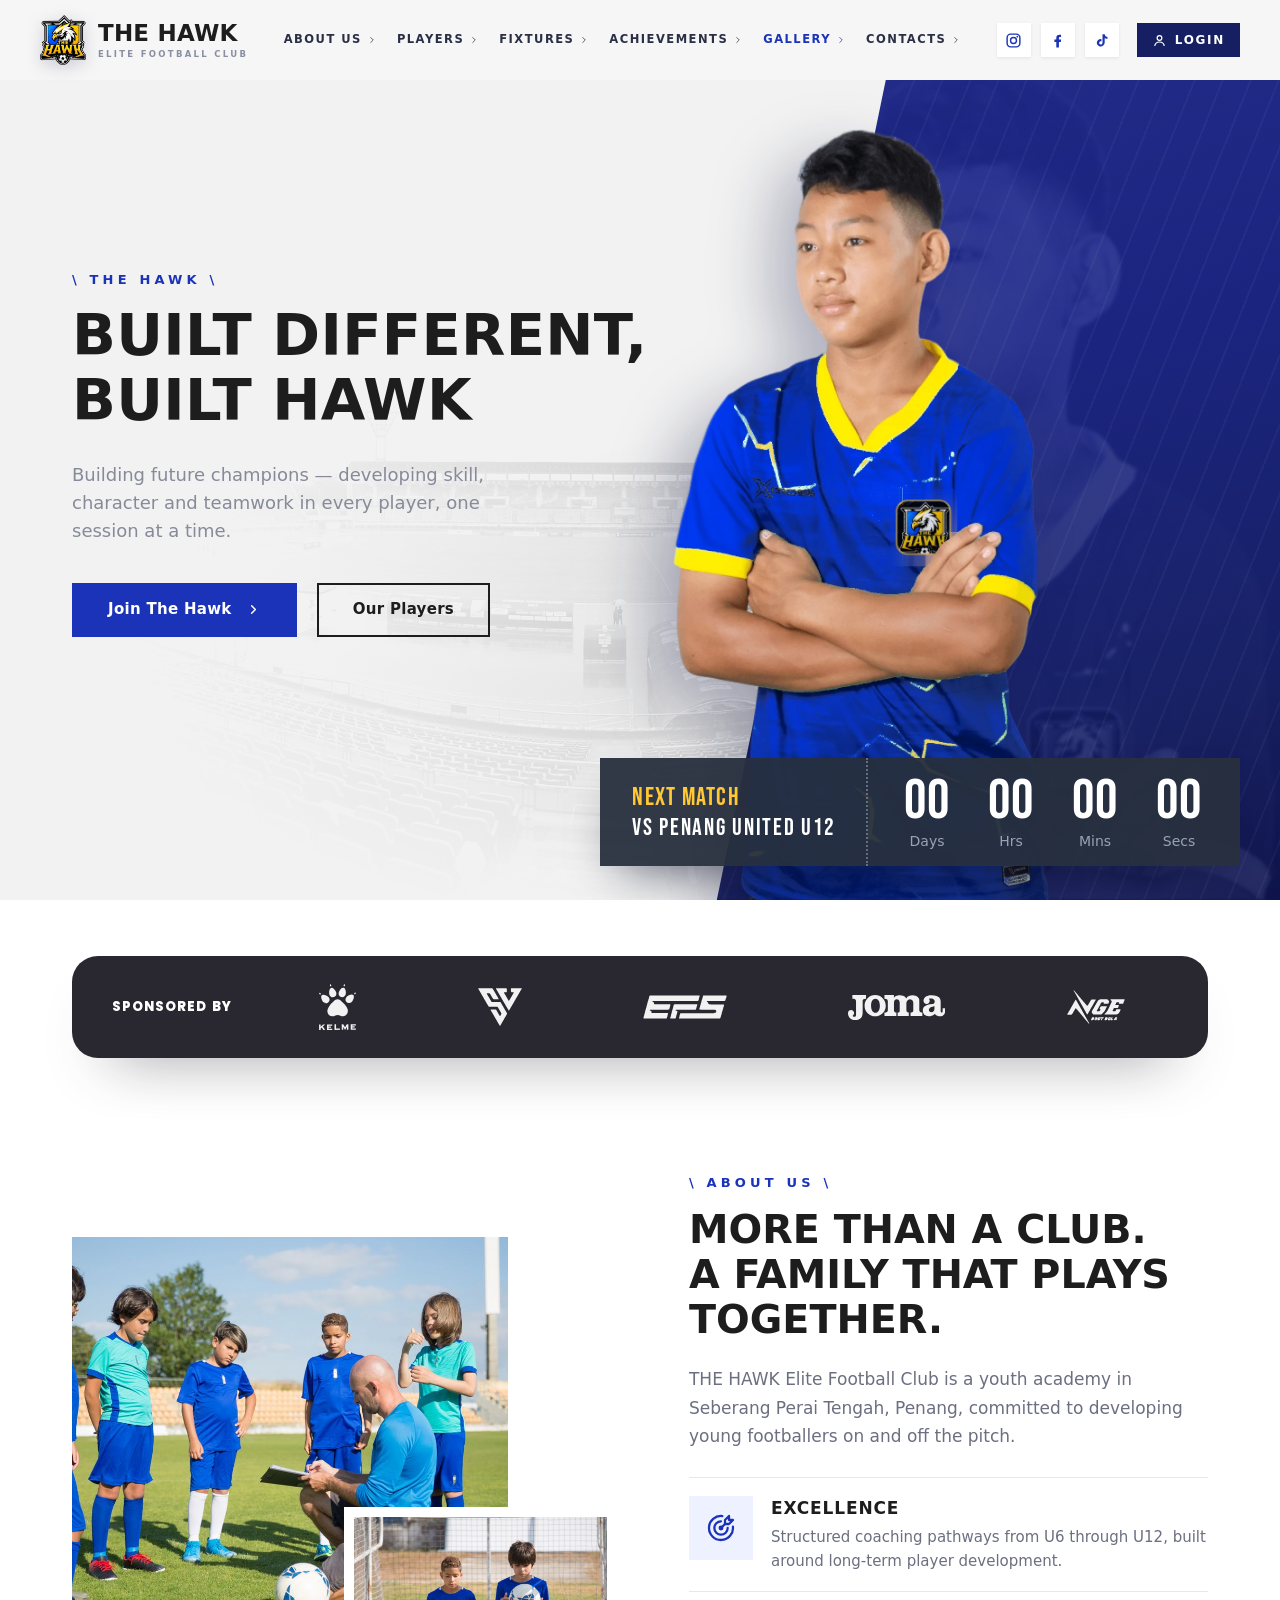
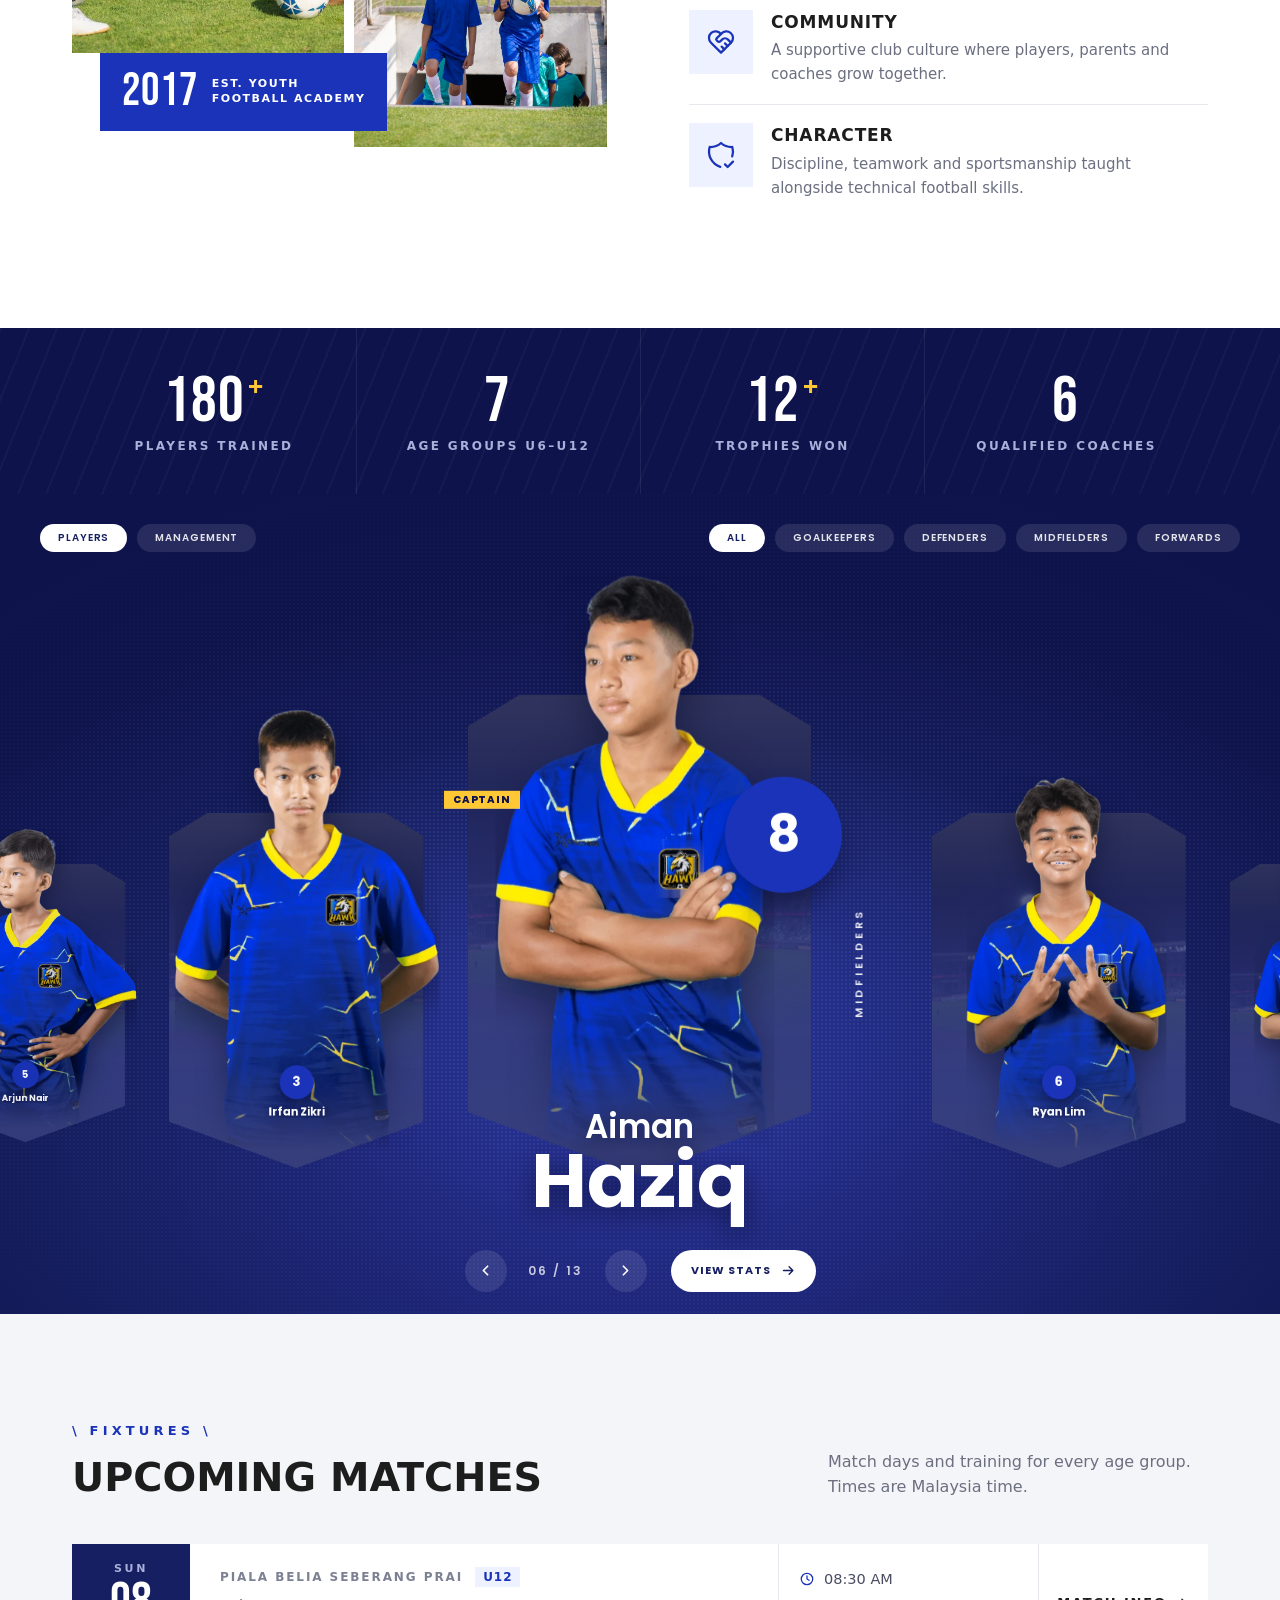
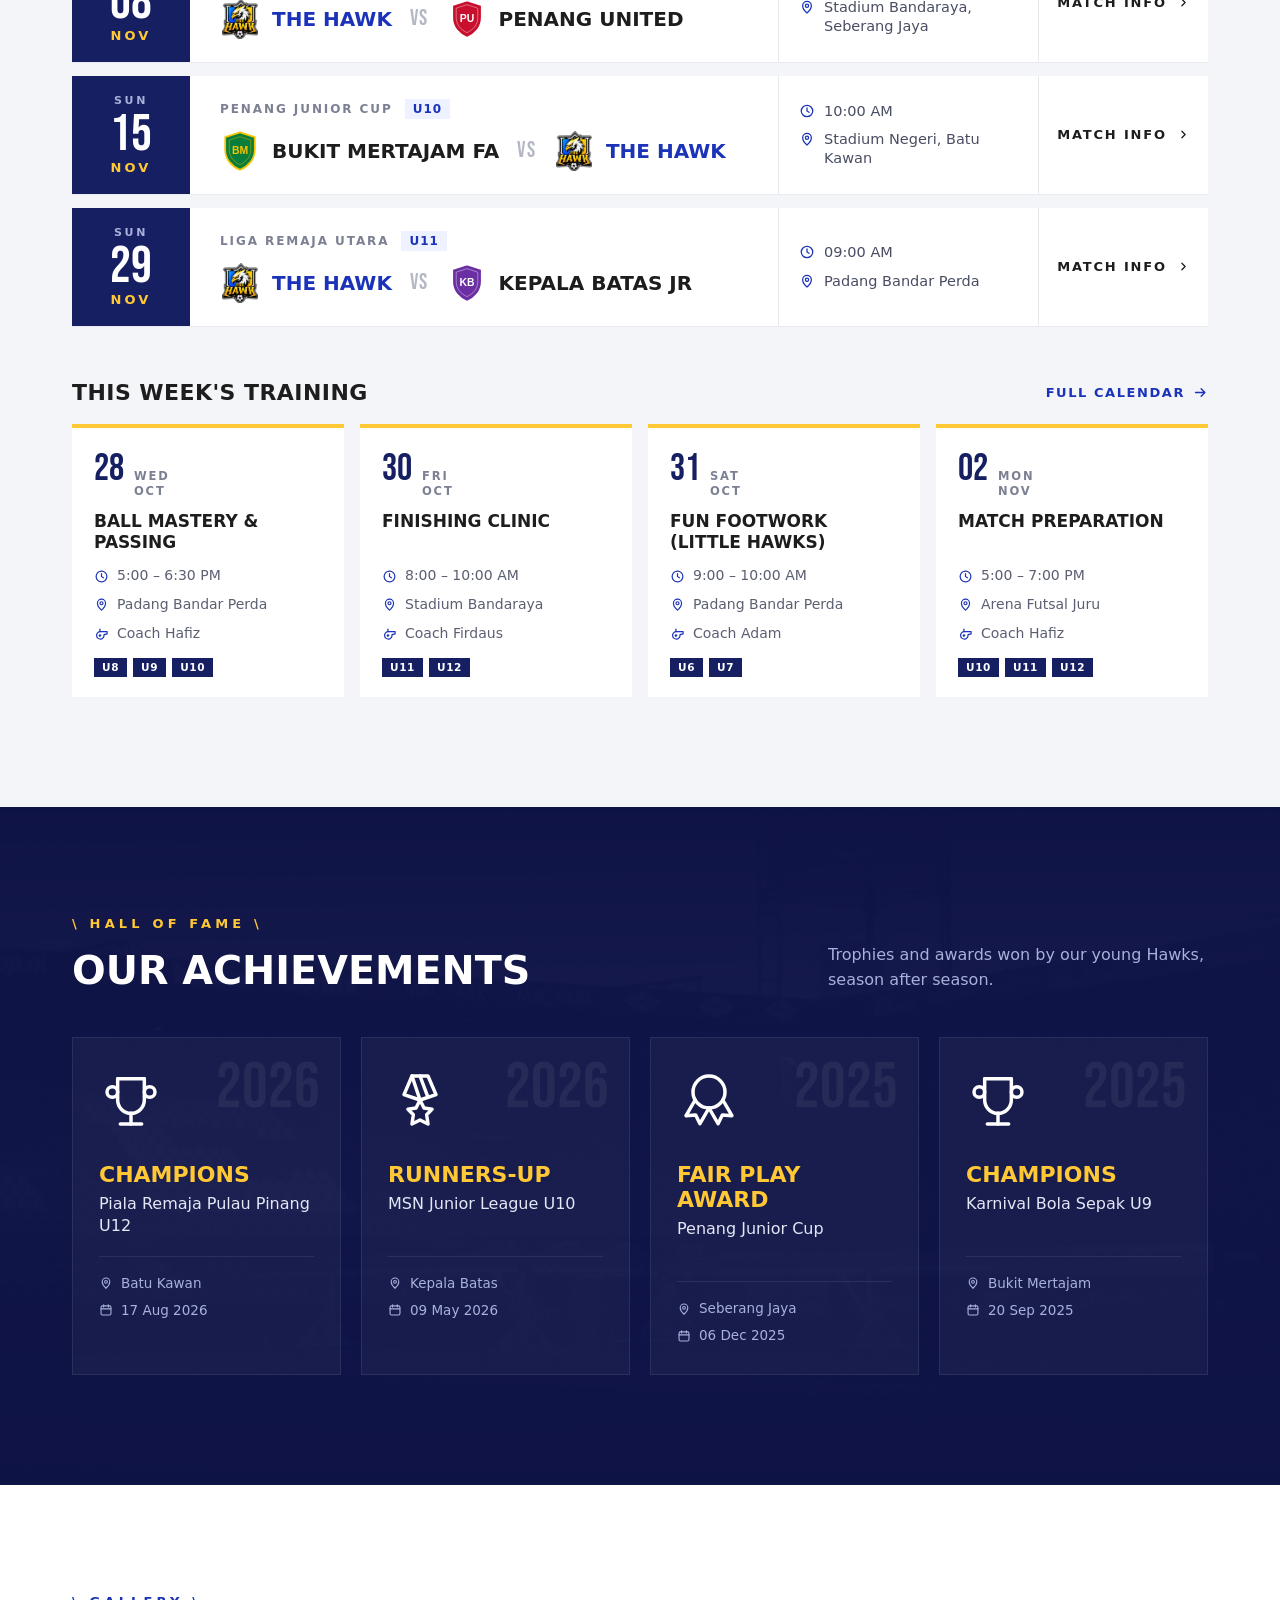
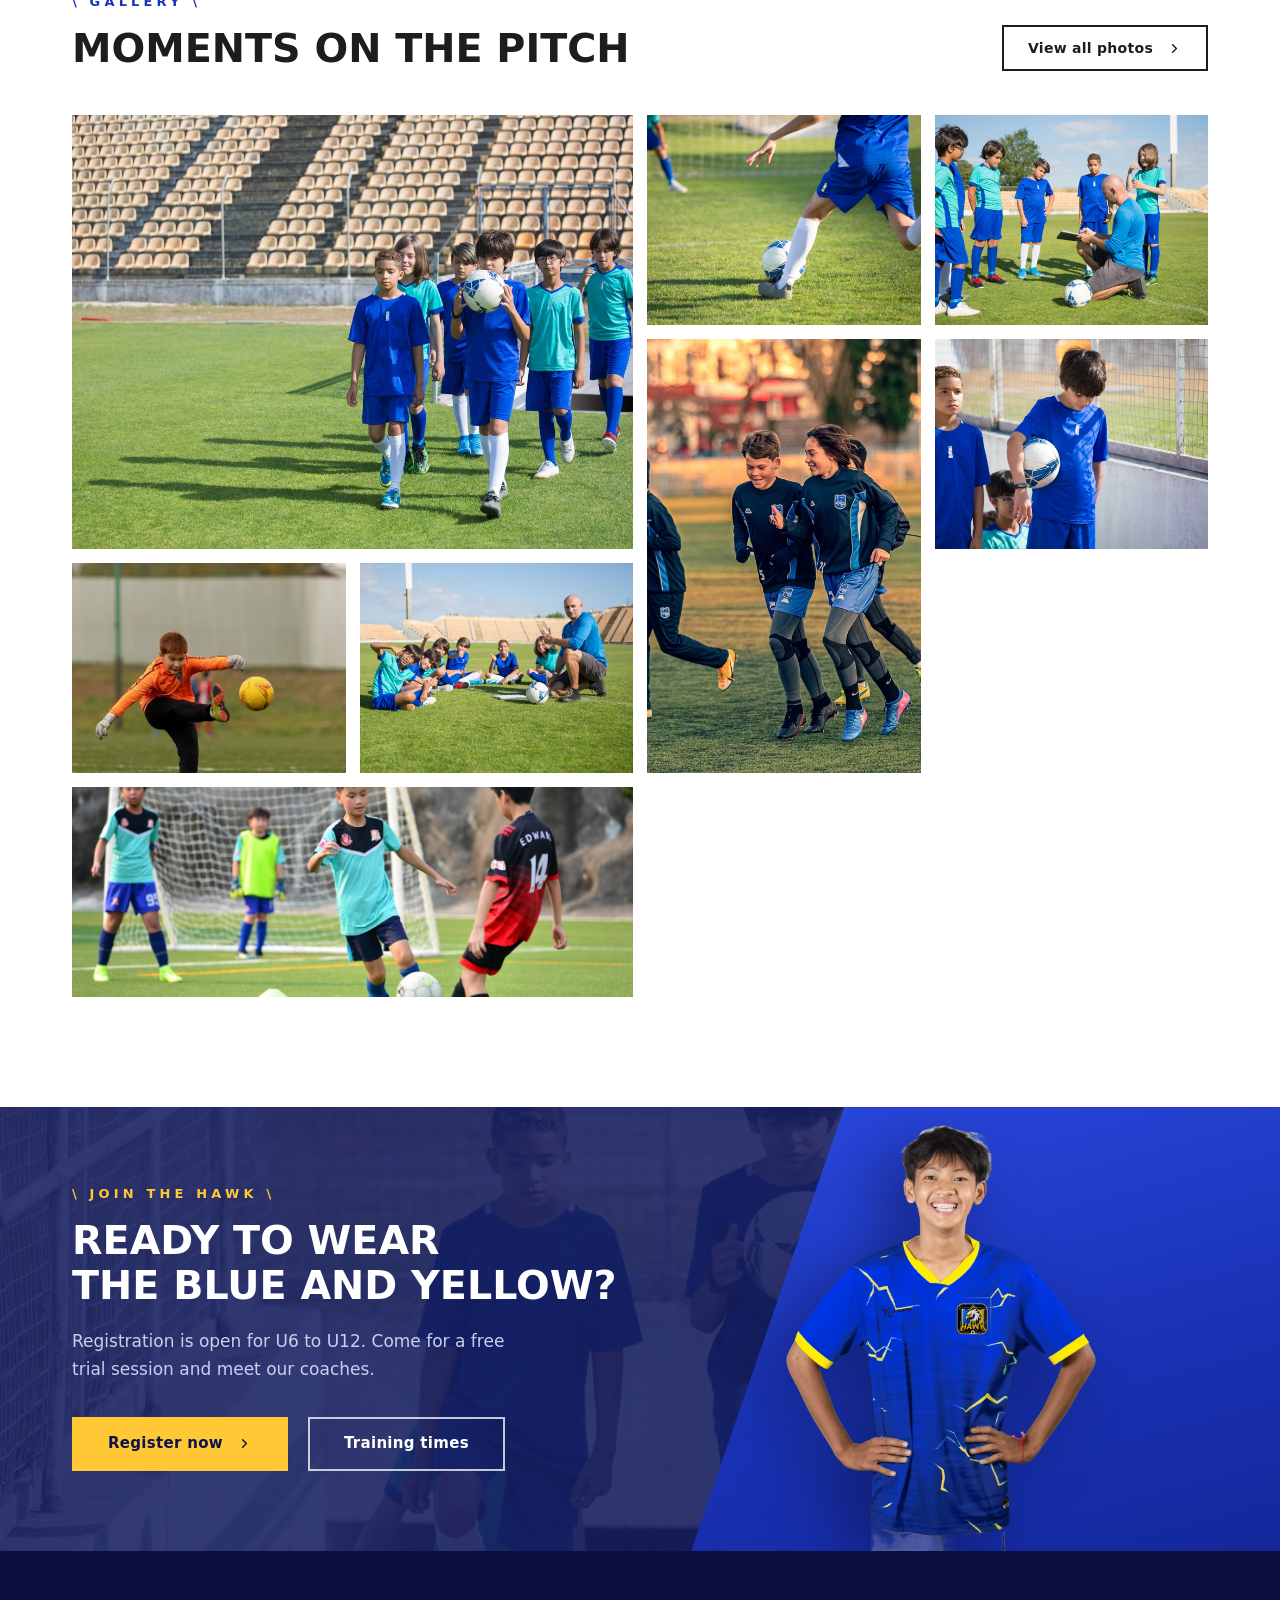
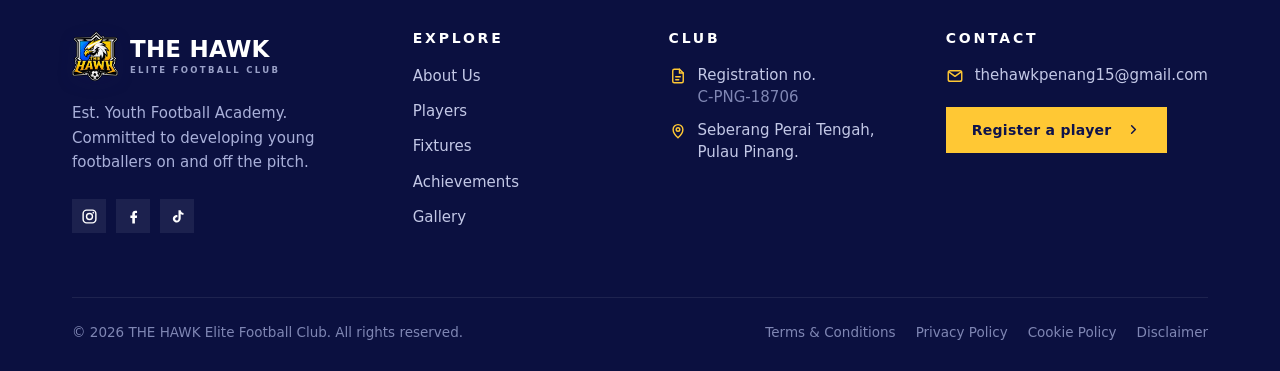
==== index.html @ feadcac3 "Add files via upload" ====
<!doctype html>
<html lang="en">
<head>
<meta charset="utf-8">
<meta name="viewport" content="width=device-width, initial-scale=1, viewport-fit=cover">
<title>THE HAWK Elite Football Club</title>
<meta name="description" content="THE HAWK Elite Football Club — youth football academy in Seberang Perai, Penang. Building future champions from U6 to U12.">
<link rel="icon" type="image/png" sizes="32x32" href="[data-uri]">
<link rel="icon" type="image/png" sizes="192x192" href="[data-uri]">
<link rel="apple-touch-icon" href="[data-uri]">
<style>/* =====================================================================
   THE HAWK Elite Football Club — design preview
   Header: sporty club template look · Players: card selector + stats view
   Colours: white + Hawk blue (deep indigo) with Hawk yellow accents
   ===================================================================== */

/* ---------- Fonts (self-hosted) ---------- */
@font-face{font-family:"Saira";font-weight:400;font-display:swap;src:url([data-uri]) format("woff2");unicode-range:U+0000-00FF,U+0131,U+0152-0153,U+02BB-02BC,U+02C6,U+02DA,U+02DC,U+2000-206F,U+20AC,U+2122,U+2191,U+2193,U+2212,U+2215,U+FEFF,U+FFFD}
@font-face{font-family:"Saira";font-weight:500;font-display:swap;src:url([data-uri]) format("woff2");unicode-range:U+0000-00FF,U+0131,U+0152-0153,U+02BB-02BC,U+02C6,U+02DA,U+02DC,U+2000-206F,U+20AC,U+2122,U+2191,U+2193,U+2212,U+2215,U+FEFF,U+FFFD}
@font-face{font-family:"Saira";font-weight:600;font-display:swap;src:url([data-uri]) format("woff2");unicode-range:U+0000-00FF,U+0131,U+0152-0153,U+02BB-02BC,U+02C6,U+02DA,U+02DC,U+2000-206F,U+20AC,U+2122,U+2191,U+2193,U+2212,U+2215,U+FEFF,U+FFFD}
@font-face{font-family:"Saira";font-weight:700;font-display:swap;src:url([data-uri]) format("woff2");unicode-range:U+0000-00FF,U+0131,U+0152-0153,U+02BB-02BC,U+02C6,U+02DA,U+02DC,U+2000-206F,U+20AC,U+2122,U+2191,U+2193,U+2212,U+2215,U+FEFF,U+FFFD}
@font-face{font-family:"Saira";font-weight:800;font-display:swap;src:url([data-uri]) format("woff2");unicode-range:U+0000-00FF,U+0131,U+0152-0153,U+02BB-02BC,U+02C6,U+02DA,U+02DC,U+2000-206F,U+20AC,U+2122,U+2191,U+2193,U+2212,U+2215,U+FEFF,U+FFFD}
@font-face{font-family:"Saira";font-weight:400 800;font-display:swap;src:url([data-uri]) format("woff2");unicode-range:U+0100-02BA,U+02BD-02C5,U+02C7-02CC,U+02CE-02D7,U+02DD-02FF,U+1E00-1E9F,U+1EF2-1EFF,U+2020,U+20A0-20AB,U+20AD-20C0,U+2113,U+2C60-2C7F,U+A720-A7FF}
@font-face{font-family:"Bebas Neue";font-weight:400;font-display:swap;src:url([data-uri]) format("woff2")}
@font-face{font-family:"Poppins";font-weight:500;font-display:swap;src:url([data-uri]) format("woff2")}
@font-face{font-family:"Poppins";font-weight:600;font-display:swap;src:url([data-uri]) format("woff2")}
@font-face{font-family:"Poppins";font-weight:700;font-display:swap;src:url([data-uri]) format("woff2")}
@font-face{font-family:"Poppins";font-weight:800;font-display:swap;src:url([data-uri]) format("woff2")}

/* ---------- Tokens ---------- */
:root{
  --blue-950:#0b1040; --blue-900:#0e134b; --blue-800:#161f61; --blue-700:#1b2580; --blue-600:#232c88;
  --accent:#1a33b8; --accent-hi:#2b49e0;
  --yellow:#ffc834; --yellow-hi:#ffd45e;
  --ink:#1d1d1d; --ink-2:#2b2f45; --muted:#7c8093; --line:#e7e8ee;
  --paper:#ffffff; --paper-2:#f4f5f8; --hero-grey:#eeeeee;
  --sponsor:#29272f; --cd:#27303f;
  --nav-h:80px;
  --f-head:"Saira",system-ui,sans-serif; --f-num:"Bebas Neue","Saira",sans-serif; --f-card:"Poppins","Saira",sans-serif;
  --ease:cubic-bezier(.2,.75,.2,1);
}

/* ---------- Base ---------- */
*,*::before,*::after{box-sizing:border-box}
html{scroll-behavior:smooth;scroll-padding-top:var(--nav-h)}
body{margin:0;font-family:var(--f-head);font-size:16px;line-height:1.55;color:var(--ink);background:var(--paper);-webkit-font-smoothing:antialiased;-moz-osx-font-smoothing:grayscale;overflow-x:hidden}
img{max-width:100%;display:block}
a{color:inherit;text-decoration:none}
button{font:inherit;color:inherit;background:none;border:0;padding:0;cursor:pointer}
h1,h2,h3,h4,p,ul,figure{margin:0}
ul{padding:0;list-style:none}
svg{width:1em;height:1em;flex-shrink:0}
:focus-visible{outline:3px solid var(--yellow);outline-offset:3px}
::selection{background:var(--yellow);color:var(--blue-900)}
.wrap{max-width:1200px;margin:0 auto;padding:0 32px}
.wrap-wide{max-width:1380px;margin:0 auto;padding:0 40px}
.kicker{font:700 13px/1 var(--f-head);letter-spacing:.32em;text-transform:uppercase;color:var(--accent);margin-bottom:18px;white-space:nowrap}
.kicker-light{color:var(--yellow)}

/* ---------- Buttons ---------- */
.btn{display:inline-flex;align-items:center;justify-content:center;gap:14px;height:54px;padding:0 34px;border:2px solid transparent;font:700 15px/1 var(--f-head);letter-spacing:.02em;transition:background .25s,color .25s,border-color .25s,transform .25s}
.btn svg{width:15px;height:15px;transition:transform .25s}
.btn:hover svg{transform:translateX(3px)}
.btn-blue{background:var(--accent);color:#fff}
.btn-blue:hover{background:var(--accent-hi)}
.btn-line{border-color:var(--ink);color:var(--ink)}
.btn-line:hover{background:var(--ink);color:#fff}
.btn-yellow{background:var(--yellow);color:var(--blue-900)}
.btn-yellow:hover{background:var(--yellow-hi)}
.btn-line-light{border-color:rgba(255,255,255,.75);color:#fff}
.btn-line-light:hover{background:#fff;color:var(--blue-900)}
.btn-sm{height:46px;padding:0 24px;font-size:14px}

/* ---------- Top bar ---------- */
.topbar{position:sticky;top:0;z-index:60;height:var(--nav-h);background:#f6f6f6;transition:background .3s,box-shadow .3s}
.topbar.is-scrolled{background:rgba(255,255,255,.96);box-shadow:0 10px 30px -18px rgba(14,19,75,.35);-webkit-backdrop-filter:blur(12px);backdrop-filter:blur(12px)}
.topbar-in{height:100%;display:flex;align-items:center;justify-content:space-between;gap:24px;max-width:1380px;padding:0 40px}
.logo{display:flex;align-items:center;gap:12px;color:var(--ink);flex-shrink:0}
.logo img{width:auto;height:50px;filter:drop-shadow(0 4px 8px rgba(14,19,75,.18))}
.logo-txt{display:flex;flex-direction:column}
.logo-txt b{font:700 23px/1 var(--f-head);letter-spacing:.01em}
.logo-txt small{font:600 8.5px/1 var(--f-head);letter-spacing:.27em;color:#8a8ea3;margin-top:5px}
.logo-light{color:#fff}.logo-light .logo-txt small{color:#9aa1c8}
.mainnav{display:flex;align-items:center;gap:28px}
.mainnav a{display:inline-flex;align-items:center;gap:5px;font:600 12.5px/1 var(--f-head);letter-spacing:.16em;text-transform:uppercase;color:var(--ink-2);padding:8px 0;transition:color .2s}
.mainnav a svg{width:10px;height:10px;opacity:.75;transition:transform .2s}
.mainnav a:hover,.mainnav a.is-active{color:var(--accent)}
.mainnav a:hover svg{transform:translateX(2px)}
.mainnav .nav-login-m{display:none}
.topbar-right{display:flex;align-items:center;gap:10px}
.sq{width:34px;height:34px;display:grid;place-items:center;background:#fff;color:var(--accent);box-shadow:0 1px 3px rgba(14,19,75,.08);transition:background .2s,color .2s}
.sq svg{width:17px;height:17px}
.sq:hover{background:var(--accent);color:#fff}
.sq-dark{background:rgba(255,255,255,.07);color:#fff;box-shadow:none}
.sq-dark:hover{background:var(--yellow);color:var(--blue-900)}
.login-btn{display:inline-flex;align-items:center;gap:8px;height:34px;padding:0 15px;margin-left:8px;background:var(--blue-800);color:#fff;font:700 12px/1 var(--f-head);letter-spacing:.14em;text-transform:uppercase;transition:background .2s}
.login-btn svg{width:15px;height:15px}
.login-btn:hover{background:var(--accent)}
.burger{display:none;width:42px;height:42px;place-items:center;color:var(--ink)}
.burger svg{width:24px;height:24px}
.burger .i-shut{display:none}

/* ---------- Hero ---------- */
.hero{position:relative;display:flex;align-items:center;min-height:clamp(600px,calc(100vh - var(--nav-h)),860px);background:var(--hero-grey);overflow:hidden;isolation:isolate}
.hero-bg{position:absolute;inset:0;z-index:-2;background:url([data-uri]) center 35%/cover no-repeat;filter:grayscale(1) contrast(.9) brightness(1.25);opacity:.26}
.hero-bg::after{content:"";position:absolute;inset:0;background:linear-gradient(90deg,var(--hero-grey) 0%,rgba(238,238,238,.55) 38%,rgba(238,238,238,0) 70%),linear-gradient(0deg,rgba(238,238,238,.7),transparent 30%)}
.hero-panel{position:absolute;top:0;right:0;bottom:0;width:44%;z-index:-1;background:linear-gradient(165deg,var(--blue-600) 0%,var(--blue-700) 38%,var(--blue-800) 78%,var(--blue-900) 100%);clip-path:polygon(30% 0,100% 0,100% 100%,0 100%);overflow:hidden}
.hero-ghost{position:absolute;inset:0;background:url([data-uri]) 78% 4%/118% auto no-repeat;opacity:.13;mix-blend-mode:luminosity;filter:blur(1.5px)}
.hero-stripes{position:absolute;inset:0;background:repeating-linear-gradient(112deg,rgba(255,255,255,.035) 0 2px,transparent 2px 26px)}
.hero-player{position:absolute;z-index:1;bottom:-2%;left:68%;height:96%;width:auto;transform:translateX(-51.8%);filter:drop-shadow(-26px 22px 30px rgba(10,16,60,.28));animation:heroIn 1.1s var(--ease) both .1s}
.hero-in{position:relative;z-index:3;width:100%}
.hero-copy{max-width:640px;padding:40px 0 110px;animation:fadeUp .9s var(--ease) both}
.hero h1{font:700 clamp(40px,4.5vw,66px)/1.12 var(--f-head);text-transform:uppercase;color:var(--ink);letter-spacing:.005em}
.hero-sub{font:400 18px/1.55 var(--f-head);color:#868a99;margin:28px 0 38px;max-width:460px}
.hero-btns{display:flex;flex-wrap:wrap;gap:20px}
.hero-btns .btn{white-space:nowrap}
@keyframes heroIn{from{opacity:0;transform:translateX(-46%) translateY(30px)}to{opacity:1;transform:translateX(-51.8%)}}
@keyframes fadeUp{from{opacity:0;transform:translateY(24px)}to{opacity:1;transform:none}}

/* Countdown (next match) */
.countdown{position:absolute;z-index:4;right:max(40px,calc((100vw - 1380px)/2 + 40px));bottom:34px;display:flex;align-items:stretch;background:rgba(39,48,63,.95);color:#fff;box-shadow:0 24px 50px -22px rgba(8,12,40,.65);animation:fadeUp .9s var(--ease) both .35s}
.cd-label{display:flex;flex-direction:column;justify-content:center;gap:6px;padding:20px 30px 20px 32px}
.cd-next{font:400 25px/1 var(--f-num);letter-spacing:.05em;color:var(--yellow)}
.cd-vs{font:400 24px/1 var(--f-num);letter-spacing:.07em;color:#fff;white-space:nowrap}
.cd-units{display:flex;align-items:center;gap:30px;padding:16px 34px 16px 32px;border-left:2px dotted rgba(255,255,255,.3)}
.cd-u{text-align:center;min-width:54px}
.cd-u b{display:block;font:400 56px/1 var(--f-num);letter-spacing:.01em;font-variant-numeric:tabular-nums}
.cd-u span{display:block;margin-top:3px;font:400 14px/1.2 var(--f-head);color:#9aa3b5}

/* ---------- Sponsored by ---------- */
.sponsors{background:#fff;padding:56px 0 8px}
.sponsor-panel{display:flex;align-items:center;gap:44px;padding:28px 40px;background:var(--sponsor);border-radius:26px;color:#fff;box-shadow:0 30px 60px -40px rgba(20,18,30,.8)}
.sp-label{font:800 13px/1.2 var(--f-card);word-spacing:.15em;letter-spacing:.08em;text-transform:uppercase;white-space:nowrap}
.sp-label br{display:none}
.sp-logos{flex:1;display:flex;align-items:center;justify-content:space-around;gap:36px;flex-wrap:wrap}
.sp-logo{display:block;opacity:.94;transition:opacity .2s,transform .2s}
.sp-logo:hover{opacity:1;transform:translateY(-2px)}
.sp-logo img{width:auto;display:block}
.sp-kelme img{height:46px}.sp-sv img{height:38px}.sp-efs img{height:24px}.sp-joma img{height:25px}.sp-nge img{height:34px}
.sp-cta{display:inline-flex;align-items:center;gap:8px;font:600 13px/1 var(--f-head);letter-spacing:.04em;color:rgba(255,255,255,.7);white-space:nowrap;transition:color .2s}
.sp-cta svg{width:14px;height:14px}
.sp-cta:hover{color:var(--yellow)}

/* ---------- About ---------- */
.about{padding:110px 0}
.about-in{display:grid;grid-template-columns:1.05fr 1fr;gap:72px;align-items:center}
.about-media{position:relative;height:520px}
.about-media figure{position:absolute;overflow:hidden}
.about-media img{width:100%;height:100%;object-fit:cover;transition:transform 1.2s var(--ease)}
.about-media figure:hover img{transform:scale(1.04)}
.am-main{left:0;top:0;width:80%;height:80%}
.am-side{right:0;bottom:0;width:50%;height:48%;border:10px solid #fff}
.am-badge{position:absolute;left:28px;bottom:26px;display:flex;align-items:center;gap:14px;padding:16px 22px;background:var(--accent);color:#fff}
.am-badge b{font:400 46px/1 var(--f-num);letter-spacing:.02em}
.am-badge span{font:700 11px/1.35 var(--f-head);letter-spacing:.14em;text-transform:uppercase}
.about-copy h2,.sec-head h2,.join-copy h2{font:700 clamp(30px,3.1vw,44px)/1.14 var(--f-head);text-transform:uppercase;color:var(--ink)}
.lead{margin:22px 0 26px;font-size:17px;line-height:1.7;color:#6b6f80}
.values li{display:flex;gap:18px;padding:18px 0;border-top:1px solid var(--line)}
.v-ico{width:64px;height:64px;display:grid;place-items:center;background:#eef1ff;flex-shrink:0}
.lic{width:24px;height:24px;stroke:#fff;stroke-width:1.6}
.v-ico .lic{width:32px;height:32px;stroke:#1a33b8;stroke-width:1.7;filter:none}
.values h3{font:700 17px/1.2 var(--f-head);letter-spacing:.05em;text-transform:uppercase;margin:2px 0 6px}
.values p{font-size:15px;line-height:1.6;color:#6b6f80}

/* ---------- Numbers band ---------- */
.band{background:var(--blue-900);color:#fff;position:relative;overflow:hidden}
.band::before{content:"";position:absolute;inset:0;background:repeating-linear-gradient(112deg,rgba(255,255,255,.03) 0 2px,transparent 2px 26px)}
.band-in{position:relative;display:grid;grid-template-columns:repeat(4,1fr)}
.band-item{padding:42px 0;text-align:center;border-left:1px solid rgba(255,255,255,.08)}
.band-item:first-child{border-left:0}
.band-item b{display:block;font:400 64px/1 var(--f-num);letter-spacing:.02em;color:#fff}
.band-item b::after{content:"+";color:var(--yellow);font-size:.6em;margin-left:2px;vertical-align:top}
.band-item:nth-child(2) b::after,.band-item:nth-child(4) b::after{content:""}
.band-item span{display:block;margin-top:6px;font:600 12px/1 var(--f-head);letter-spacing:.2em;text-transform:uppercase;color:#a9b0d9}

/* =====================================================================
   PLAYERS — card selector (list) + stats (detail)
   ===================================================================== */
.squad{position:relative;height:clamp(600px,calc(100vh - var(--nav-h)),860px);overflow:hidden;isolation:isolate;color:#fff;background:radial-gradient(ellipse 72% 70% at 50% 80%,#262f8f 0%,#1d2679 30%,#161f61 60%,#0e134b 100%)}
.squad-dots{position:absolute;inset:0;z-index:-1;background-image:radial-gradient(rgba(255,255,255,.075) .9px,transparent 1.3px);background-size:4px 4px;-webkit-mask-image:radial-gradient(ellipse 80% 70% at 50% 55%,#000 30%,transparent 90%);mask-image:radial-gradient(ellipse 80% 70% at 50% 55%,#000 30%,transparent 90%)}
.squad-glow{position:absolute;left:50%;top:58%;width:900px;height:520px;transform:translate(-50%,-50%);z-index:-1;background:radial-gradient(closest-side,rgba(64,86,220,.32),transparent);pointer-events:none}
.squad-bar{position:absolute;z-index:8;top:30px;left:0;right:0;display:flex;align-items:center;justify-content:space-between;gap:20px;transition:opacity .4s}
.pills{display:flex;gap:10px;flex-wrap:wrap}
.pill{height:28px;padding:0 18px;border-radius:999px;font:600 10px/1 var(--f-card);letter-spacing:.09em;text-transform:uppercase;color:rgba(255,255,255,.88);background:rgba(255,255,255,.1);transition:background .25s,color .25s}
.pill:hover{background:rgba(255,255,255,.2)}
.pill.is-on{background:#fff;color:var(--blue-800)}

.stage{position:absolute;inset:78px 0 74px;outline:none}
.stage-track{position:absolute;inset:0}
.pc{position:absolute;left:50%;top:50%;width:var(--cw);height:var(--ch);margin-left:calc(var(--cw) / -2);margin-top:calc(var(--ch) / -2);transform-origin:50% 60%;transition:transform .75s var(--ease),opacity .55s ease,filter .55s;cursor:pointer;will-change:transform}
.pc-shape{position:absolute;inset:0;clip-path:polygon(15% 0,85% 0,100% 6.5%,100% 87%,50% 100%,0 87%,0 6.5%);background:linear-gradient(180deg,#191d4a 0%,#252c6b 45%,#3a4386 80%,#4b5494 100%);transition:opacity .5s}
.pc-shape::before{content:"";position:absolute;inset:0;background:url([data-uri]) 50% 22%/auto 120% no-repeat;opacity:.42;mix-blend-mode:screen;-webkit-mask-image:linear-gradient(180deg,#000 0%,rgba(0,0,0,.6) 38%,transparent 72%);mask-image:linear-gradient(180deg,#000 0%,rgba(0,0,0,.6) 38%,transparent 72%)}
.pc-shape::after{content:"";position:absolute;inset:0;background:linear-gradient(180deg,rgba(255,255,255,.09),transparent 22%),linear-gradient(0deg,rgba(14,19,75,.35),transparent 30%)}
.pc-img{position:absolute;left:50%;bottom:4%;width:auto;max-width:none;pointer-events:none;user-select:none;filter:drop-shadow(0 16px 20px rgba(5,9,38,.45));-webkit-mask-image:linear-gradient(180deg,#000 80%,transparent 99%);mask-image:linear-gradient(180deg,#000 80%,transparent 99%)}
.pc-num{position:absolute;left:50%;top:71%;width:46px;height:46px;margin-left:-23px;border-radius:50%;display:grid;place-items:center;background:var(--accent);font:700 17px/1 var(--f-card);box-shadow:0 8px 16px rgba(5,9,38,.45);transition:opacity .4s}
.pc-name{position:absolute;left:4%;right:4%;top:calc(71% + 54px);text-align:center;font:700 15px/1.15 var(--f-card);text-shadow:0 2px 8px rgba(5,9,38,.6);transition:opacity .4s;white-space:nowrap;overflow:hidden;text-overflow:ellipsis}
.pc-big{position:absolute;right:-9%;top:17%;width:34%;aspect-ratio:1;border-radius:50%;display:grid;place-items:center;background:var(--accent);font:700 calc(var(--ch) * .105)/1 var(--f-card);box-shadow:0 18px 30px -8px rgba(5,9,38,.6);opacity:0;transform:scale(.6);transition:opacity .45s,transform .55s var(--ease)}
.pc-cap{position:absolute;left:-7%;top:20%;padding:4px 9px;background:var(--yellow);color:var(--blue-900);font:800 10px/1 var(--f-card);letter-spacing:.08em;opacity:0;transition:opacity .45s}
.pc.is-center .pc-num,.pc.is-center .pc-name{opacity:0}
.pc.is-center .pc-big{opacity:1;transform:none}
.pc.is-center .pc-cap{opacity:1}
.pc:not(.is-center):hover{filter:brightness(1.12)}

.stage-name{position:absolute;left:50%;top:var(--name-y,70%);transform:translateX(-50%);text-align:center;pointer-events:none;z-index:40;white-space:nowrap;text-shadow:0 6px 24px rgba(5,9,38,.55)}
.stage-name span{display:block;transition:opacity .35s,transform .45s var(--ease)}
.sn-first{font:600 calc(var(--ch,420px) * .068)/1.05 var(--f-card)}
.sn-last{font:700 calc(var(--ch,420px) * .158)/.98 var(--f-card);letter-spacing:-.005em}
.stage-name.is-swap span{opacity:0;transform:translateY(12px)}
.stage-pos{position:absolute;top:var(--pos-y,50%);left:var(--pos-x,70%);transform:translate(-50%,-50%) rotate(180deg);writing-mode:vertical-rl;font:600 11px/1 var(--f-card);letter-spacing:.34em;text-transform:uppercase;color:rgba(255,255,255,.9);z-index:40;transition:opacity .35s}
.stage-ctrl{position:absolute;z-index:8;left:0;right:0;bottom:22px;display:flex;align-items:center;justify-content:center;gap:14px;transition:opacity .4s}
.rb{width:42px;height:42px;border-radius:50%;display:grid;place-items:center;background:rgba(255,255,255,.1);color:#fff;transition:background .2s,transform .2s}
.rb svg{width:17px;height:17px}
.rb:hover{background:rgba(255,255,255,.22)}
.rb:active{transform:scale(.94)}
.rb-sm{width:34px;height:34px}.rb-sm svg{width:14px;height:14px}
.stage-count{min-width:70px;text-align:center;font:600 12px/1 var(--f-card);letter-spacing:.16em;color:rgba(255,255,255,.75);font-variant-numeric:tabular-nums}
.stats-btn{display:inline-flex;align-items:center;gap:9px;height:42px;padding:0 20px;margin-left:10px;border-radius:999px;background:#fff;color:var(--blue-800);font:700 11px/1 var(--f-card);letter-spacing:.1em;text-transform:uppercase;transition:background .2s}
.stats-btn svg{width:15px;height:15px}
.stats-btn:hover{background:var(--yellow)}

/* list ↔ detail */
.squad.is-detail .pc{opacity:0 !important;pointer-events:none}
.squad.is-detail .stage-name,.squad.is-detail .stage-pos,.squad.is-detail .stage-ctrl,.squad.is-detail .squad-bar{opacity:0;pointer-events:none}
.detail{position:absolute;inset:0;z-index:20;visibility:hidden;pointer-events:none}
.squad.is-detail .detail{visibility:visible;pointer-events:auto}
.dt-left{position:absolute;left:max(40px,calc(50% - 650px));top:46px;bottom:30px;width:min(47%,640px);display:flex;flex-direction:column;align-items:flex-start;justify-content:safe center}
.dt-left>.dt-panel{align-self:stretch}
.dt-back{display:inline-flex;align-items:center;gap:6px;margin-bottom:16px;font:600 10.5px/1 var(--f-card);letter-spacing:.14em;text-transform:uppercase;color:rgba(255,255,255,.7);transition:color .2s}
.dt-back svg{width:13px;height:13px}
.dt-back:hover{color:#fff}
.dt-meta{display:flex;align-items:center;gap:16px}
.dt-tag{padding:5px 13px;background:var(--accent-hi);font:700 9.5px/1 var(--f-card);letter-spacing:.14em;text-transform:uppercase}
.dt-flag{display:inline-flex;align-items:center;gap:8px;font:500 12.5px/1 var(--f-card)}
.dt-flag svg{width:22px;height:11px;box-shadow:0 0 0 1px rgba(255,255,255,.2)}
.dt-head{display:flex;align-items:center;gap:26px;margin:12px 0 22px}
.dt-name{font:700 clamp(34px,3.9vw,60px)/1.04 var(--f-card);letter-spacing:-.012em;white-space:nowrap}
.dt-jersey{position:relative;width:92px;height:92px;flex-shrink:0;border-radius:50%;display:grid;place-items:center;background:rgba(255,255,255,.06)}
.dt-jersey svg{width:50px;height:50px}
.dt-jersey b{position:absolute;left:0;right:0;top:46%;text-align:center;font:700 15px/1 var(--f-card)}
.dt-panel{display:grid;grid-template-columns:1.06fr 1fr;grid-template-rows:auto auto;gap:clamp(18px,3vh,34px) 30px;padding:clamp(20px,3vh,32px) 24px clamp(22px,3.4vh,36px);border-bottom:0;background:rgba(255,255,255,.045);border:1px solid rgba(255,255,255,.055)}
.dt-lbl{font:700 8.5px/1 var(--f-card);letter-spacing:.15em;text-transform:uppercase;color:rgba(255,255,255,.5);margin-bottom:12px}
.dt-honours{display:flex;justify-content:space-between;gap:10px;padding:clamp(14px,2.4vh,24px) 16px clamp(10px,2vh,20px);margin-bottom:clamp(20px,3.6vh,40px);border:1px solid rgba(255,255,255,.06)}
.dt-hon{display:flex;flex-direction:column;align-items:center;gap:8px}
.dt-hon .lic{width:34px;height:34px}
.dt-hon i{width:20px;height:20px;border-radius:50%;display:grid;place-items:center;border:1px solid rgba(255,255,255,.18);font:600 9.5px/1 var(--f-card);font-style:normal}
.dt-spark{width:100%;height:clamp(58px,9vh,96px);overflow:visible}
.dt-spark path{fill:none;stroke:#fff;stroke-width:2;stroke-linecap:round;stroke-linejoin:round;vector-effect:non-scaling-stroke}
.dt-nums{display:grid;grid-template-columns:repeat(3,1fr);gap:clamp(30px,6vh,64px) 14px;align-content:center}
.dt-n b{display:block;font:500 clamp(24px,min(2.5vw,4.4vh),40px)/1 var(--f-card);letter-spacing:-.01em;white-space:nowrap}
.dt-n b small{font-size:.58em;font-weight:500;margin-left:1px}
.dt-n b.is-text{font-size:clamp(15px,1.3vw,19px);line-height:1.15;white-space:normal}
.dt-n span{display:block;margin-top:8px;font:600 9.5px/1.2 var(--f-card);color:rgba(255,255,255,.5)}
.dt-matches{grid-column:1/-1}
.dt-matches-head{display:flex;justify-content:space-between;align-items:baseline}
.dt-mini-arrows{display:flex;gap:6px;color:rgba(255,255,255,.55)}
.dt-mini-arrows svg{width:12px;height:12px}
.dt-match-row{display:grid;grid-template-columns:1fr 1fr;gap:18px}
.dt-match{display:grid;grid-template-columns:1fr auto 1fr;align-items:center;gap:6px;padding:clamp(12px,2vh,20px) 10px;border:1px solid rgba(255,255,255,.06);text-align:center}
.dt-team{display:flex;flex-direction:column;align-items:center;gap:6px;font:700 8.5px/1.1 var(--f-card)}
.dt-team img,.dt-team svg{width:34px;height:34px;object-fit:contain}
.dt-time{font:500 17px/1 var(--f-card)}
.dt-time small{display:block;margin-bottom:6px;font:700 7.5px/1 var(--f-card);letter-spacing:.12em;color:rgba(255,255,255,.5)}
.dt-time em{display:block;margin-top:6px;font:600 7.5px/1 var(--f-card);font-style:normal;letter-spacing:.08em;text-transform:uppercase;color:rgba(255,255,255,.45)}
.dt-player{position:absolute;left:51%;right:12%;top:30px;bottom:0;pointer-events:none}
.dt-player img{position:absolute;left:58%;bottom:0;height:100%;width:auto;max-width:none;filter:drop-shadow(0 30px 40px rgba(5,9,38,.5));-webkit-mask-image:linear-gradient(180deg,#000 86%,transparent 100%);mask-image:linear-gradient(180deg,#000 86%,transparent 100%)}
.dt-right{position:absolute;right:max(40px,calc(50% - 670px));top:96px;bottom:56px;width:124px;display:flex;flex-direction:column;align-items:center;gap:30px}
.dt-nav{display:flex;flex-direction:column;gap:16px;margin-bottom:8px}
.ring{position:relative;width:104px;text-align:center}
.ring svg{width:104px;height:104px}
.r-track{fill:none;stroke:rgba(255,255,255,.12);stroke-width:3.5}
.r-val{fill:none;stroke:#fff;stroke-width:3.5;stroke-linecap:round;transform:rotate(-90deg);transform-origin:60px 60px;stroke-dasharray:326.73;stroke-dashoffset:326.73;transition:stroke-dashoffset 1.3s var(--ease) .45s}
.ring b{position:absolute;left:0;top:0;width:104px;height:104px;display:grid;place-items:center;font:600 21px/1 var(--f-card)}
.ring span{display:block;margin-top:12px;font:600 10.5px/1.25 var(--f-card);color:rgba(255,255,255,.9)}
.flip-ghost{position:fixed;left:0;top:0;z-index:70;pointer-events:none;transform-origin:0 0;display:none;max-width:none}
/* staggered entrance for detail parts */
.dt-anim{opacity:0;transform:translateY(18px);transition:opacity .55s ease,transform .7s var(--ease)}
.squad.is-detail .dt-anim{opacity:1;transform:none;transition-delay:var(--d,0s)}
.dt-player img{opacity:0;transition:opacity .3s}
.squad.is-detail .dt-player img.is-on{opacity:1}
.detail.is-switch .dt-swap{opacity:0;transform:translateY(10px);transition:opacity .2s,transform .2s}
.dt-swap{transition:opacity .35s,transform .45s var(--ease)}

/* ---------- Section heads ---------- */
.sec-head{display:flex;align-items:flex-end;justify-content:space-between;gap:30px;margin-bottom:44px}
.sec-sub{max-width:380px;font-size:16px;line-height:1.6;color:#6b6f80}
.sec-head-dark h2{color:#fff}.sec-head-dark .sec-sub{color:#a9b0d9}.sec-head-dark .kicker{color:var(--yellow)}

/* ---------- Fixtures ---------- */
.fixtures{padding:110px 0;background:var(--paper-2)}
.fx-row{display:grid;grid-template-columns:118px 1fr 260px 170px;align-items:stretch;min-height:118px;margin-bottom:14px;background:#fff;box-shadow:0 1px 0 rgba(14,19,75,.04);transition:box-shadow .3s,transform .3s}
.fx-row:hover{box-shadow:0 24px 40px -28px rgba(14,19,75,.45);transform:translateY(-2px)}
.fx-date{display:flex;flex-direction:column;align-items:center;justify-content:center;background:var(--blue-800);color:#fff}
.fx-date small{font:700 11px/1 var(--f-head);letter-spacing:.24em;color:#a9b0d9}
.fx-date b{font:400 52px/.95 var(--f-num);margin:4px 0 2px}
.fx-date span{font:700 13px/1 var(--f-head);letter-spacing:.24em;color:var(--yellow)}
.fx-main{display:flex;flex-direction:column;justify-content:center;gap:12px;padding:16px 30px}
.fx-comp{display:flex;align-items:center;gap:12px;font:700 12px/1 var(--f-head);letter-spacing:.16em;text-transform:uppercase;color:var(--muted)}
.fx-cat{padding:4px 8px;background:#eef1ff;color:var(--accent);letter-spacing:.08em}
.fx-teams{display:flex;align-items:center;gap:18px;font:700 20px/1.1 var(--f-head);text-transform:uppercase;color:var(--ink)}
.fx-team{display:flex;align-items:center;gap:12px}
.fx-team img,.fx-team svg{width:40px;height:40px;object-fit:contain}
.fx-team.is-hawk{color:var(--accent)}
.fx-vs{font:400 22px/1 var(--f-num);color:#b4b7c4;letter-spacing:.06em}
.fx-info{display:flex;flex-direction:column;justify-content:center;gap:10px;padding:16px 20px;border-left:1px solid var(--line);font-size:14.5px;color:#4a4e63}
.fx-info span{display:flex;align-items:flex-start;gap:9px;line-height:1.3}
.fx-info svg{width:16px;height:16px;color:var(--accent);margin-top:1px}
.fx-btn{display:flex;align-items:center;justify-content:center;gap:10px;border-left:1px solid var(--line);font:700 13px/1 var(--f-head);letter-spacing:.14em;text-transform:uppercase;color:var(--ink);transition:background .25s,color .25s}
.fx-btn svg{width:13px;height:13px}
.fx-btn:hover{background:var(--accent);color:#fff}
.train{margin-top:56px}
.train-head{display:flex;justify-content:space-between;align-items:center;margin-bottom:20px}
.train-head h3{font:700 22px/1 var(--f-head);text-transform:uppercase;letter-spacing:.02em}
.link-more{display:inline-flex;align-items:center;gap:8px;font:700 13px/1 var(--f-head);letter-spacing:.12em;text-transform:uppercase;color:var(--accent)}
.link-more svg{width:15px;height:15px;transition:transform .2s}
.link-more:hover svg{transform:translateX(3px)}
.train-grid{display:grid;grid-template-columns:repeat(4,1fr);gap:16px}
.tr-card{position:relative;padding:22px 22px 20px;background:#fff;border-top:4px solid var(--yellow);transition:transform .3s,box-shadow .3s}
.tr-card:hover{transform:translateY(-3px);box-shadow:0 24px 40px -30px rgba(14,19,75,.5)}
.tr-when{display:flex;align-items:baseline;gap:10px;margin-bottom:12px}
.tr-when b{font:400 38px/1 var(--f-num);color:var(--blue-800)}
.tr-when span{font:700 11.5px/1.3 var(--f-head);letter-spacing:.16em;color:var(--muted);text-transform:uppercase}
.tr-card h4{font:700 17px/1.25 var(--f-head);text-transform:uppercase;margin-bottom:12px;min-height:2.5em}
.tr-meta{display:flex;flex-direction:column;gap:7px;font-size:14px;color:#5b5f72}
.tr-meta span{display:flex;align-items:center;gap:8px}
.tr-meta svg{width:15px;height:15px;color:var(--accent)}
.tr-cats{display:flex;flex-wrap:wrap;gap:6px;margin-top:14px}
.tr-cats i{padding:4px 8px;background:var(--blue-800);color:#fff;font:700 10.5px/1 var(--f-head);font-style:normal;letter-spacing:.06em}

/* ---------- Achievements ---------- */
.honours{position:relative;padding:110px 0;background:var(--blue-900);color:#fff;overflow:hidden;isolation:isolate}
.honours-bg{position:absolute;inset:0;z-index:-1;background:url([data-uri]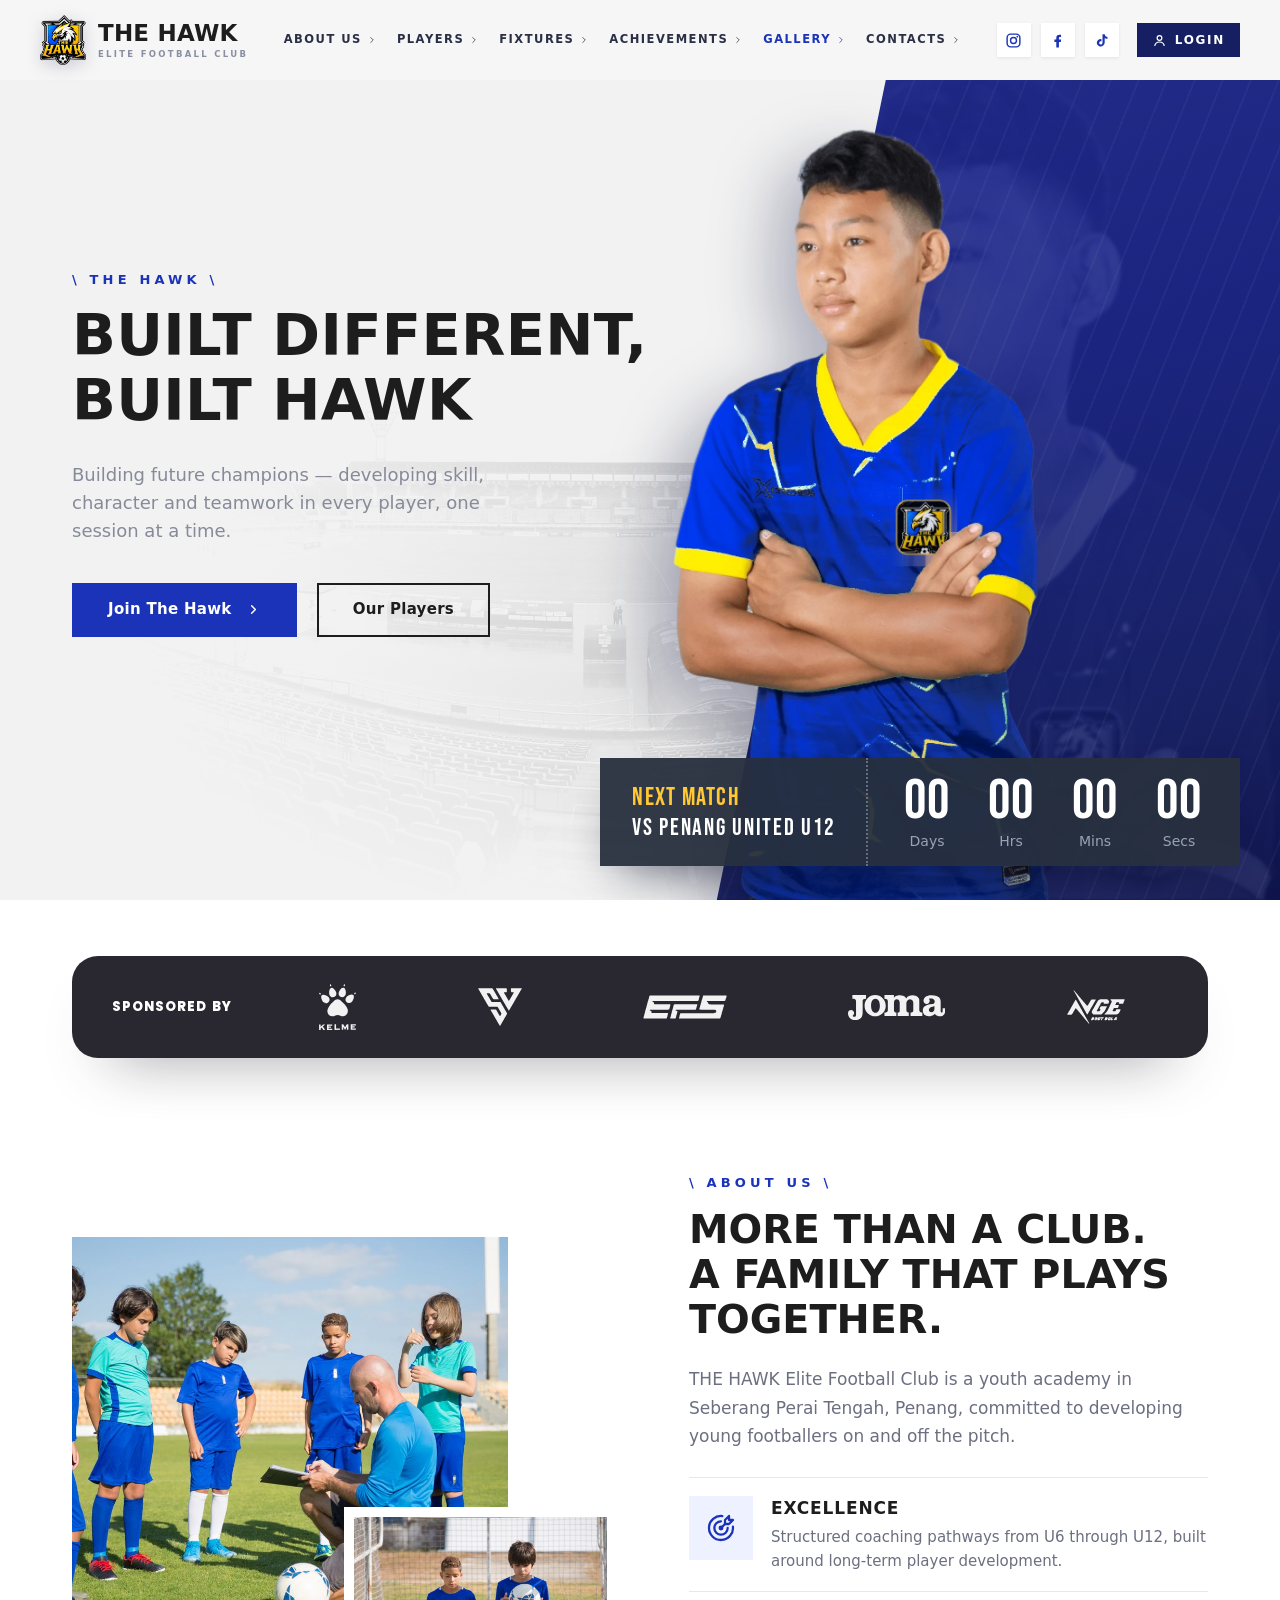
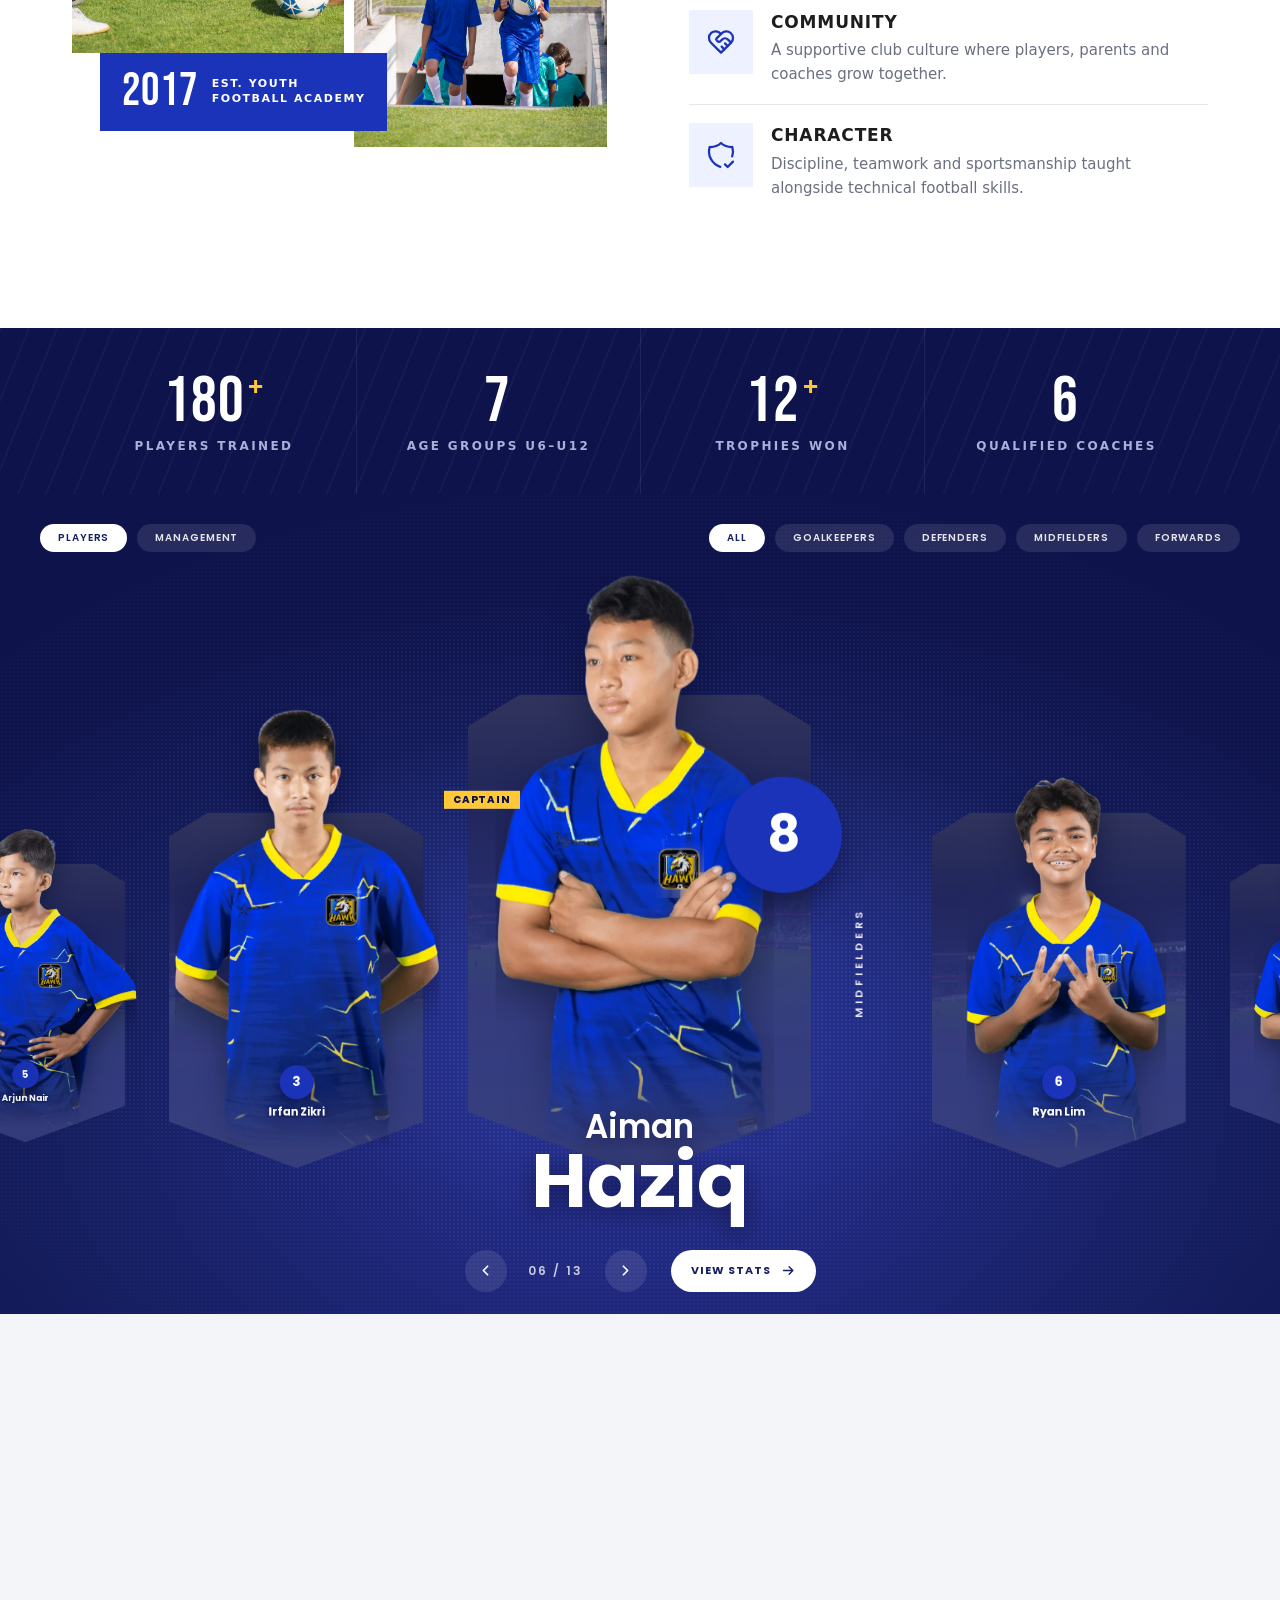
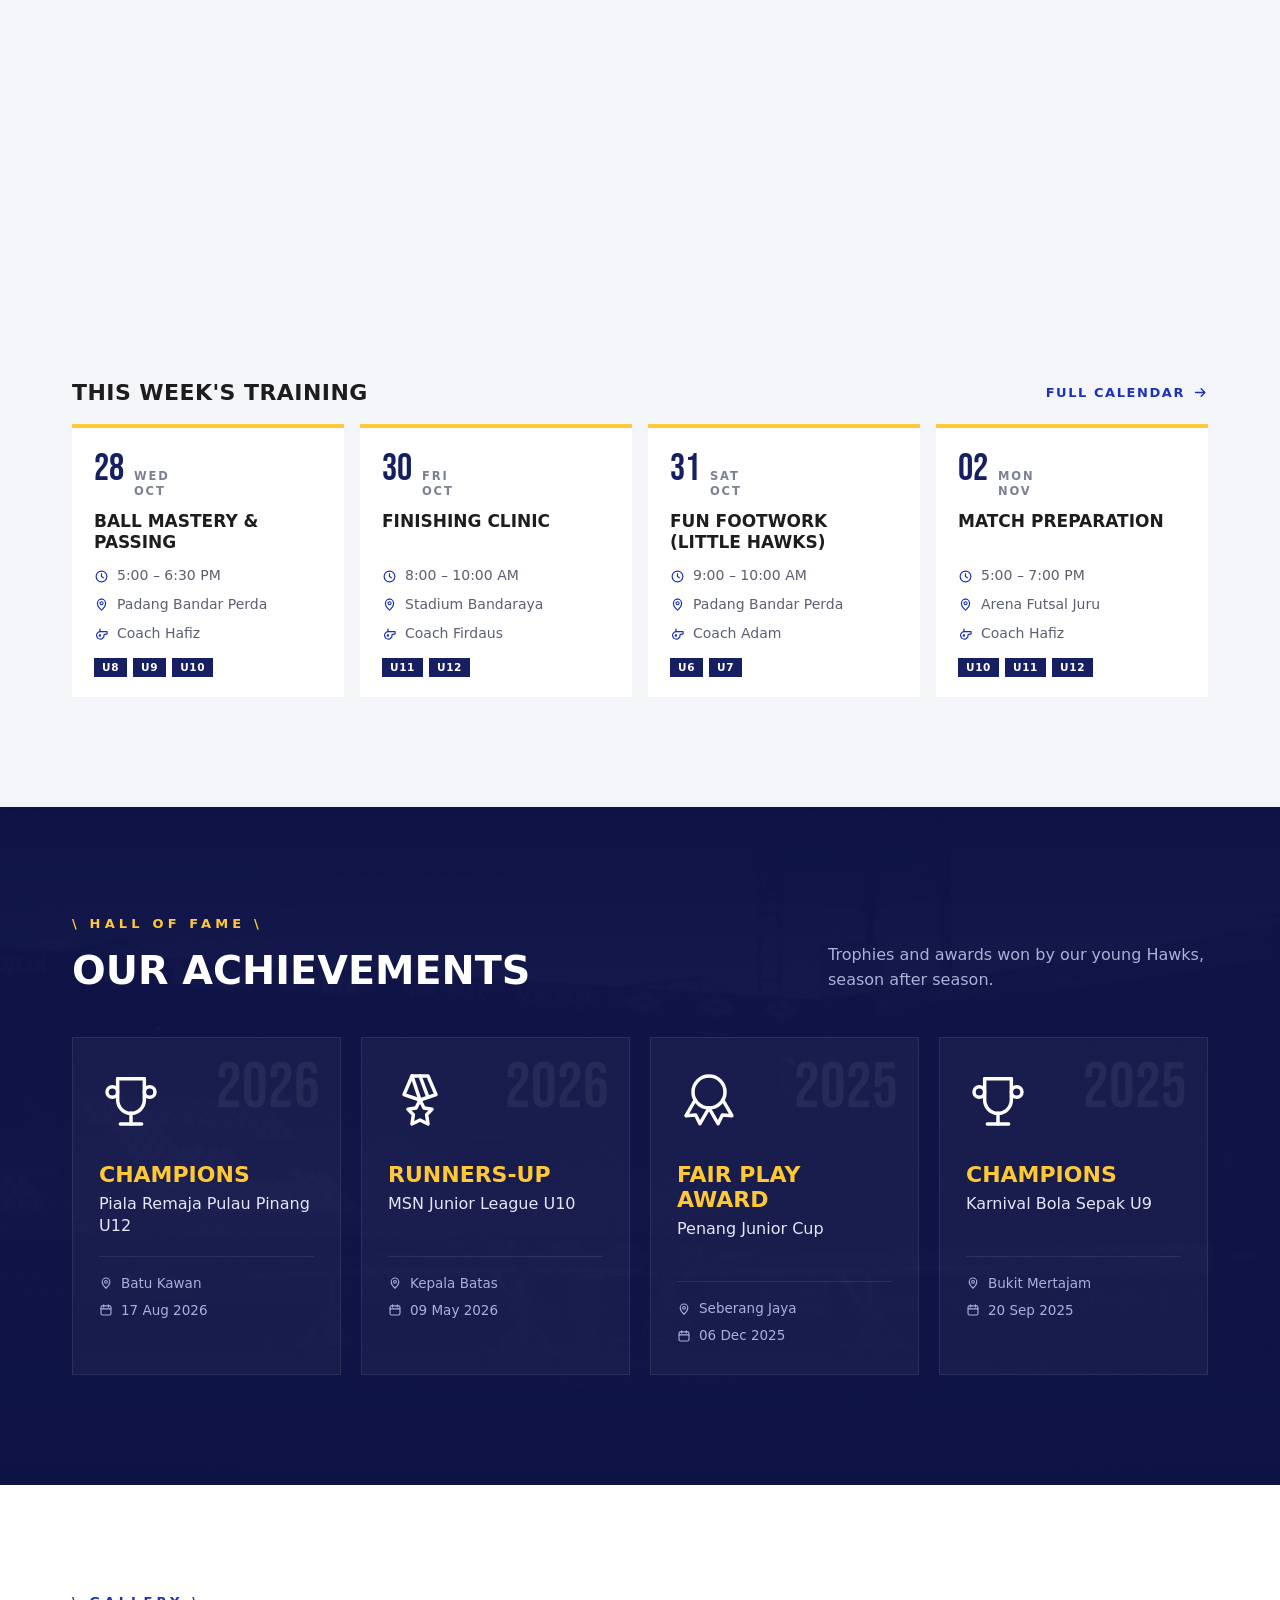
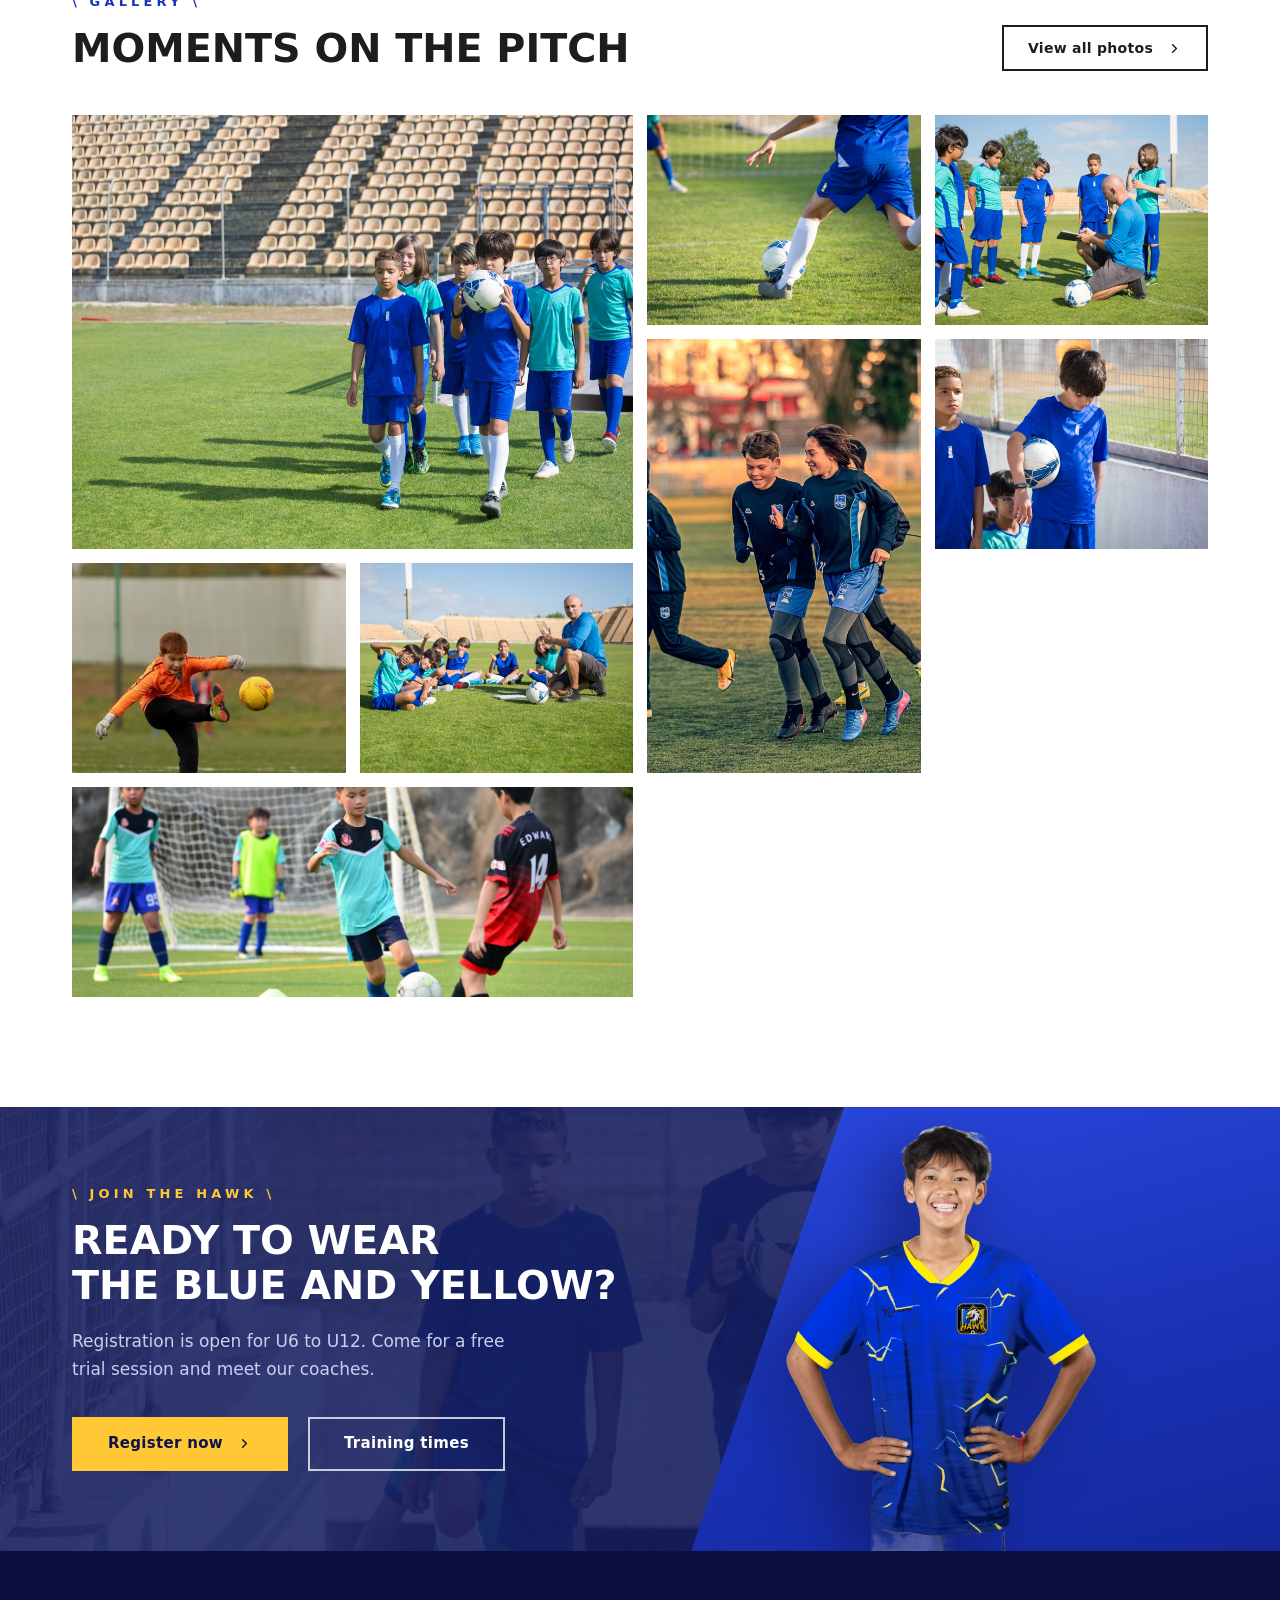
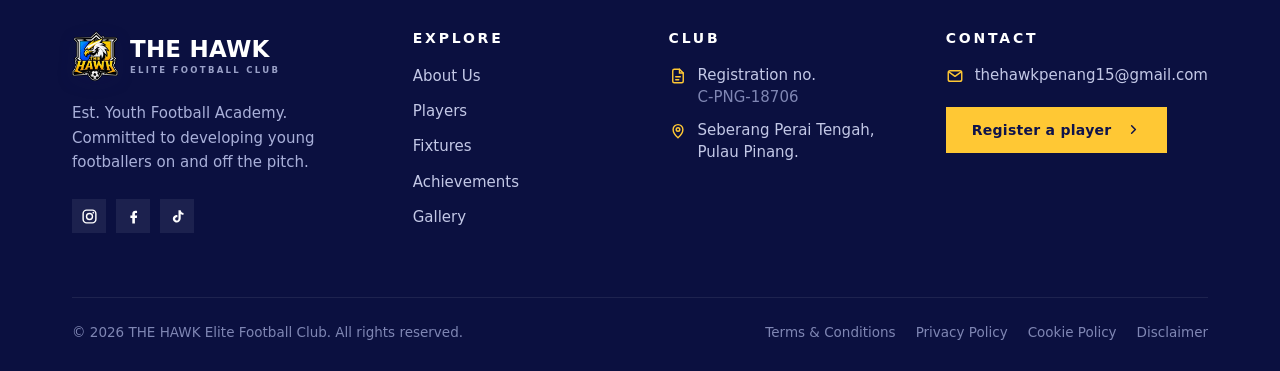
